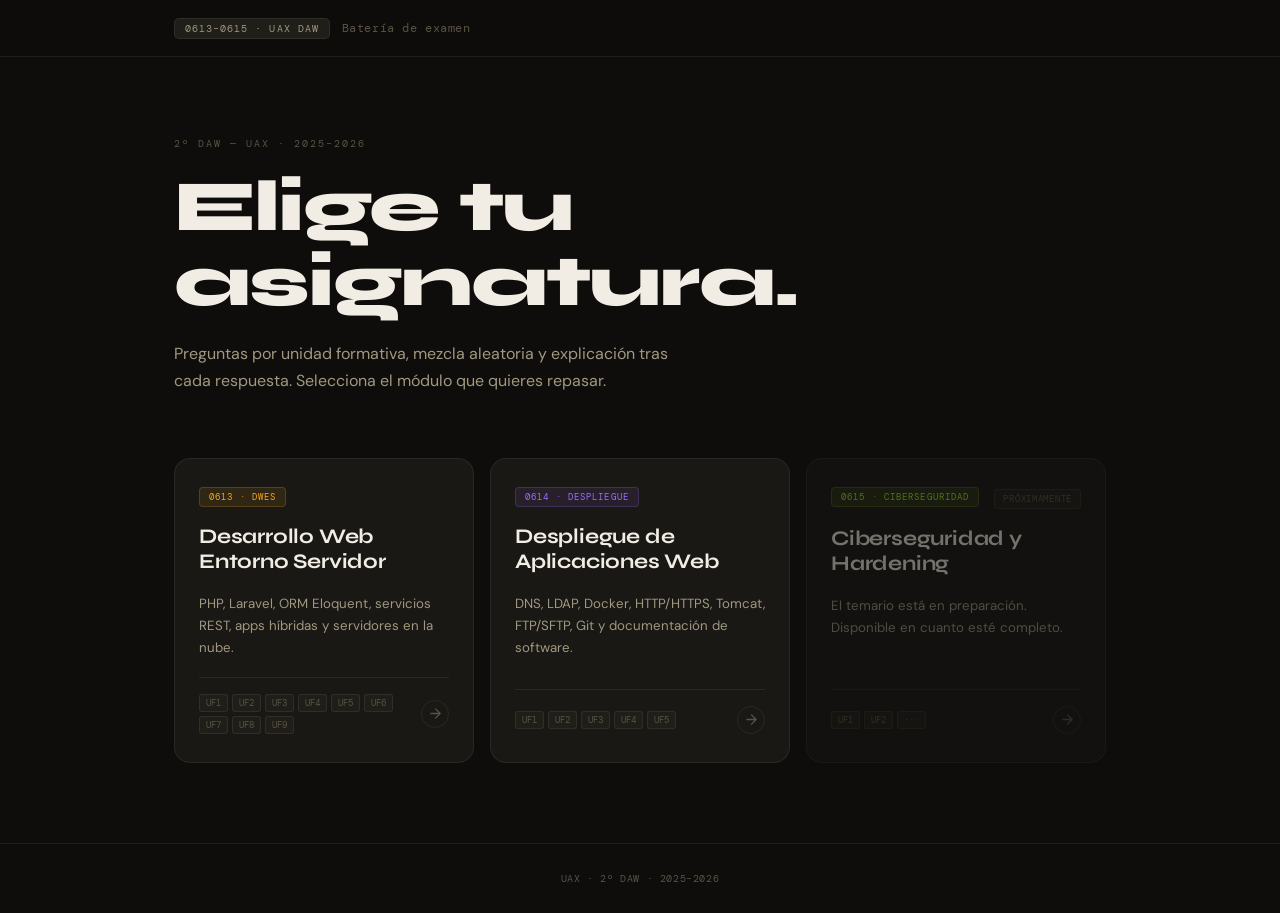
==== index.html @ 7a2a5001 "Initial commit" ====
<!DOCTYPE html>
<html lang="es">
<head>
  <meta charset="UTF-8">
  <meta name="viewport" content="width=device-width, initial-scale=1.0">
  <title>Batería de Examen — UAX DAW</title>
  <link rel="preconnect" href="https://fonts.googleapis.com">
  <link rel="preconnect" href="https://fonts.gstatic.com" crossorigin>
  <link href="https://fonts.googleapis.com/css2?family=Syne:wght@400;500;600;700;800&family=DM+Mono:wght@400;500&family=DM+Sans:ital,opsz,wght@0,9..40,400;0,9..40,500;0,9..40,600;1,9..40,400&display=swap" rel="stylesheet">
  <style>
    :root {
      --bg:        #0E0D0B;
      --surface:   #1A1814;
      --surface-2: #201E18;
      --border:    rgba(255,255,255,0.07);
      --text:      #F2EDE4;
      --text-2:    #A09880;
      --text-3:    #5A5344;
      --amber:     #F5A623;
      --amber-glow: rgba(245,166,35,0.10);
      --violet:    #9B6DFF;
      --violet-glow: rgba(155,109,255,0.10);
      --lime:      #A3E635;
      --lime-glow: rgba(163,230,53,0.10);
      --radius:    16px;
      --display:   'Syne', sans-serif;
      --mono:      'DM Mono', monospace;
      --sans:      'DM Sans', sans-serif;
    }

    *, *::before, *::after { box-sizing: border-box; margin: 0; padding: 0; }
    body {
      background: var(--bg); color: var(--text);
      font-family: var(--sans); min-height: 100vh;
      -webkit-font-smoothing: antialiased;
    }

    /* HEADER */
    header {
      position: sticky; top: 0; z-index: 50;
      background: rgba(14,13,11,0.88);
      backdrop-filter: blur(20px); -webkit-backdrop-filter: blur(20px);
      border-bottom: 1px solid var(--border);
    }
    .header-inner {
      max-width: 980px; margin: 0 auto; padding: 0 24px;
      height: 56px; display: flex; align-items: center; gap: 12px;
    }
    .header-badge {
      font-family: var(--mono); font-size: 0.65rem; letter-spacing: 0.1em;
      background: var(--surface-2); border: 1px solid var(--border);
      color: var(--text-2); padding: 3px 10px; border-radius: 5px;
    }
    .header-title {
      font-family: var(--mono); font-size: 0.72rem;
      color: var(--text-3); letter-spacing: 0.05em;
    }

    /* HERO */
    .hero { max-width: 980px; margin: 0 auto; padding: 80px 24px 64px; }
    .hero-eyebrow {
      font-family: var(--mono); font-size: 0.62rem; letter-spacing: 0.2em;
      text-transform: uppercase; color: var(--text-3); margin-bottom: 20px;
    }
    .hero-title {
      font-family: var(--display);
      font-size: clamp(2.8rem, 6vw, 4.5rem);
      font-weight: 800; line-height: 1.04; letter-spacing: -0.025em;
      color: var(--text); margin-bottom: 20px;
    }
    .hero-desc {
      font-size: 1rem; line-height: 1.7;
      color: var(--text-2); max-width: 500px;
    }

    /* GRID */
    .grid {
      max-width: 980px; margin: 0 auto;
      padding: 0 24px 80px;
      display: grid; grid-template-columns: repeat(3, 1fr); gap: 16px;
    }

    /* CARD */
    .card {
      background: var(--surface); border: 1px solid var(--border);
      border-radius: var(--radius); padding: 28px 24px;
      display: flex; flex-direction: column; gap: 18px;
      text-decoration: none; color: inherit;
      transition: all 0.2s ease; position: relative; overflow: hidden;
    }
    .card::before {
      content: ''; position: absolute; top: 0; left: 0; right: 0;
      height: 2px; opacity: 0; transition: opacity 0.2s;
    }
    .card:not(.card-disabled):hover {
      background: var(--surface-2); transform: translateY(-3px);
    }
    .card:not(.card-disabled):hover::before { opacity: 1; }

    .card-dwes::before { background: var(--amber); }
    .card-dwes:hover { border-color: rgba(245,166,35,0.3) !important; box-shadow: 0 16px 48px rgba(245,166,35,0.10); }

    .card-despliegue::before { background: var(--violet); }
    .card-despliegue:hover { border-color: rgba(155,109,255,0.3) !important; box-shadow: 0 16px 48px rgba(155,109,255,0.10); }

    .card-ciber::before { background: var(--lime); }
    .card-disabled { opacity: 0.45; pointer-events: none; }

    .card-code {
      font-family: var(--mono); font-size: 0.58rem; letter-spacing: 0.12em;
      text-transform: uppercase; padding: 3px 9px; border-radius: 4px;
      width: fit-content;
    }
    .card-dwes .card-code { background: var(--amber-glow); color: var(--amber); border: 1px solid rgba(245,166,35,0.2); }
    .card-despliegue .card-code { background: var(--violet-glow); color: var(--violet); border: 1px solid rgba(155,109,255,0.2); }
    .card-ciber .card-code { background: var(--lime-glow); color: var(--lime); border: 1px solid rgba(163,230,53,0.2); }

    .card-header { display: flex; align-items: flex-start; justify-content: space-between; gap: 8px; }
    .wip {
      font-family: var(--mono); font-size: 0.56rem; letter-spacing: 0.08em;
      text-transform: uppercase; color: var(--text-3);
      background: var(--surface-2); border: 1px solid var(--border);
      padding: 3px 8px; border-radius: 4px; white-space: nowrap; margin-top: 2px;
    }

    .card-title {
      font-family: var(--display); font-size: 1.3rem; font-weight: 700;
      letter-spacing: -0.01em; line-height: 1.2;
    }
    .card-desc { font-size: 0.83rem; line-height: 1.65; color: var(--text-2); flex: 1; }

    .card-meta {
      display: flex; align-items: center; justify-content: space-between;
      padding-top: 16px; border-top: 1px solid var(--border);
    }
    .card-uf-list { display: flex; gap: 4px; flex-wrap: wrap; }
    .card-uf {
      font-family: var(--mono); font-size: 0.54rem; color: var(--text-3);
      background: var(--surface-2); padding: 2px 6px;
      border-radius: 3px; border: 1px solid var(--border);
    }
    .card-arrow {
      width: 28px; height: 28px; border-radius: 50%;
      border: 1px solid var(--border); display: flex;
      align-items: center; justify-content: center;
      color: var(--text-3); transition: all 0.2s; flex-shrink: 0;
    }
    .card-dwes:hover .card-arrow { border-color: var(--amber); color: var(--amber); background: var(--amber-glow); }
    .card-despliegue:hover .card-arrow { border-color: var(--violet); color: var(--violet); background: var(--violet-glow); }
    .card-arrow svg { width: 13px; height: 13px; }

    /* FOOTER */
    footer { border-top: 1px solid var(--border); padding: 28px 24px; text-align: center; }
    footer p { font-family: var(--mono); font-size: 0.62rem; color: var(--text-3); letter-spacing: 0.06em; }

    @media (max-width: 768px) {
      .grid { grid-template-columns: 1fr; }
      .hero { padding: 56px 20px 48px; }
      .hero-title { font-size: 2.6rem; }
    }
  </style>
</head>
<body>

<header>
  <div class="header-inner">
    <span class="header-badge">0613–0615 · UAX DAW</span>
    <span class="header-title">Batería de examen</span>
  </div>
</header>

<div class="hero">
  <p class="hero-eyebrow">2º DAW — UAX · 2025–2026</p>
  <h1 class="hero-title">Elige tu<br>asignatura.</h1>
  <p class="hero-desc">Preguntas por unidad formativa, mezcla aleatoria y explicación tras cada respuesta. Selecciona el módulo que quieres repasar.</p>
</div>

<div class="grid">

  <a class="card card-dwes" href="dwes/index.html">
    <div class="card-code">0613 · DWES</div>
    <div class="card-title">Desarrollo Web Entorno Servidor</div>
    <div class="card-desc">PHP, Laravel, ORM Eloquent, servicios REST, apps híbridas y servidores en la nube.</div>
    <div class="card-meta">
      <div class="card-uf-list">
        <span class="card-uf">UF1</span><span class="card-uf">UF2</span><span class="card-uf">UF3</span>
        <span class="card-uf">UF4</span><span class="card-uf">UF5</span><span class="card-uf">UF6</span>
        <span class="card-uf">UF7</span><span class="card-uf">UF8</span><span class="card-uf">UF9</span>
      </div>
      <div class="card-arrow">
        <svg viewBox="0 0 14 14" fill="none"><path d="M2 7h10M7 2l5 5-5 5" stroke="currentColor" stroke-width="1.4" stroke-linecap="round" stroke-linejoin="round"/></svg>
      </div>
    </div>
  </a>

  <a class="card card-despliegue" href="despliegue/index.html">
    <div class="card-code">0614 · Despliegue</div>
    <div class="card-title">Despliegue de Aplicaciones Web</div>
    <div class="card-desc">DNS, LDAP, Docker, HTTP/HTTPS, Tomcat, FTP/SFTP, Git y documentación de software.</div>
    <div class="card-meta">
      <div class="card-uf-list">
        <span class="card-uf">UF1</span><span class="card-uf">UF2</span><span class="card-uf">UF3</span>
        <span class="card-uf">UF4</span><span class="card-uf">UF5</span>
      </div>
      <div class="card-arrow">
        <svg viewBox="0 0 14 14" fill="none"><path d="M2 7h10M7 2l5 5-5 5" stroke="currentColor" stroke-width="1.4" stroke-linecap="round" stroke-linejoin="round"/></svg>
      </div>
    </div>
  </a>

  <div class="card card-ciber card-disabled">
    <div class="card-header">
      <div class="card-code">0615 · Ciberseguridad</div>
      <span class="wip">Próximamente</span>
    </div>
    <div class="card-title">Ciberseguridad y Hardening</div>
    <div class="card-desc">El temario está en preparación. Disponible en cuanto esté completo.</div>
    <div class="card-meta">
      <div class="card-uf-list">
        <span class="card-uf">UF1</span><span class="card-uf">UF2</span><span class="card-uf">···</span>
      </div>
      <div class="card-arrow">
        <svg viewBox="0 0 14 14" fill="none"><path d="M2 7h10M7 2l5 5-5 5" stroke="currentColor" stroke-width="1.4" stroke-linecap="round" stroke-linejoin="round"/></svg>
      </div>
    </div>
  </div>

</div>

<footer>
  <p>UAX · 2º DAW · 2025–2026</p>
</footer>

</body>
</html>
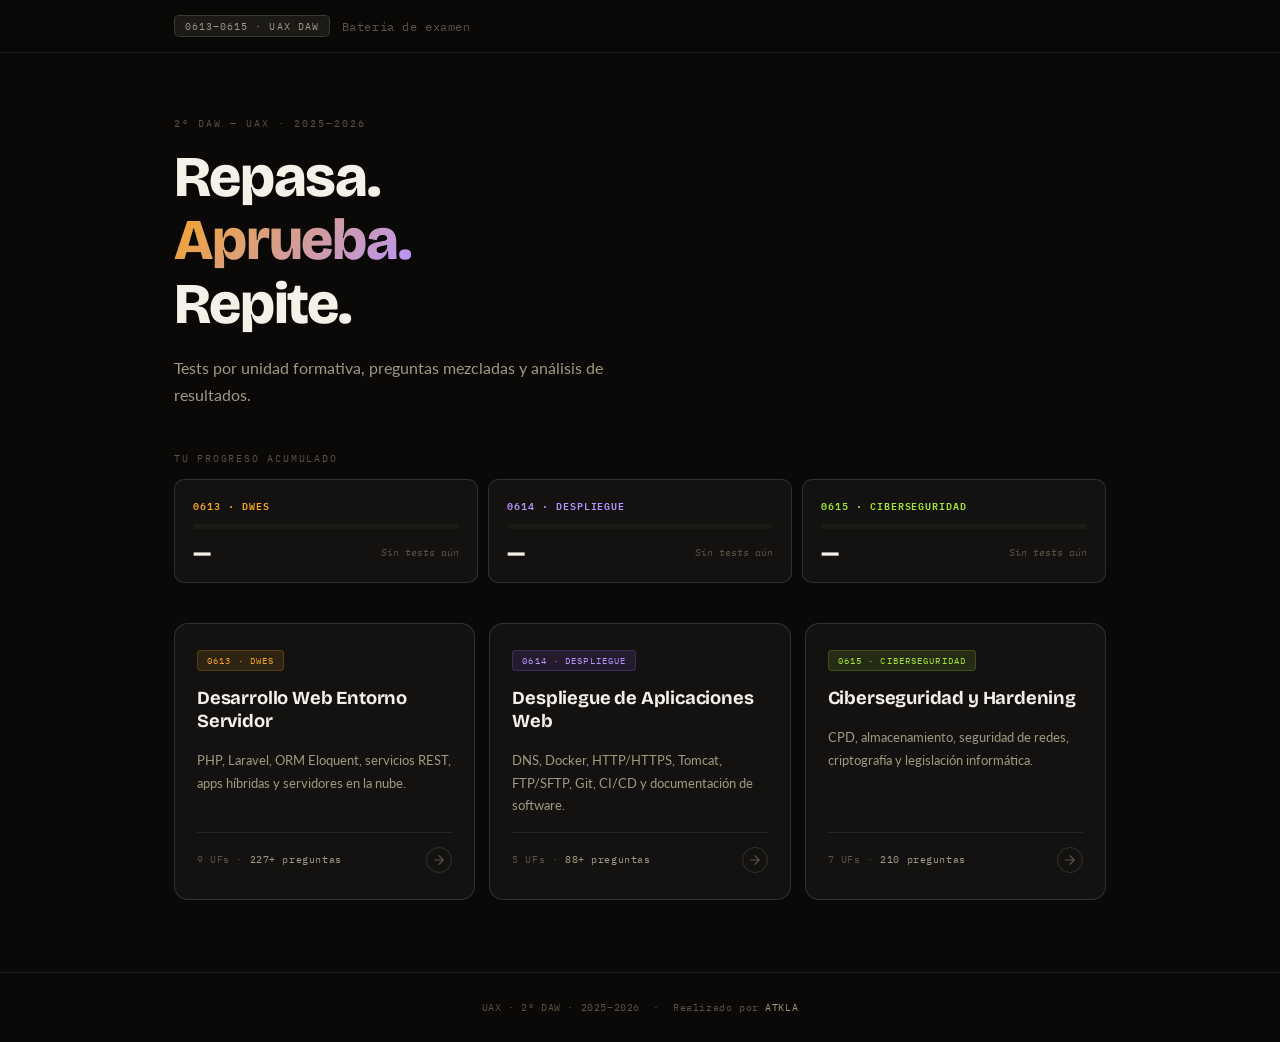
==== commit e5ebdffe: "Add changes" ====
--- a/index.html
+++ b/index.html
@@ -1,235 +1,603 @@
-<!DOCTYPE html>
+<!doctype html>
 <html lang="es">
+
 <head>
-  <meta charset="UTF-8">
-  <meta name="viewport" content="width=device-width, initial-scale=1.0">
+  <meta charset="UTF-8" />
+  <meta name="viewport" content="width=device-width, initial-scale=1.0" />
   <title>Batería de Examen — UAX DAW</title>
-  <link rel="preconnect" href="https://fonts.googleapis.com">
-  <link rel="preconnect" href="https://fonts.gstatic.com" crossorigin>
-  <link href="https://fonts.googleapis.com/css2?family=Syne:wght@400;500;600;700;800&family=DM+Mono:wght@400;500&family=DM+Sans:ital,opsz,wght@0,9..40,400;0,9..40,500;0,9..40,600;1,9..40,400&display=swap" rel="stylesheet">
+  <link rel="preconnect" href="https://fonts.googleapis.com" />
+  <link rel="preconnect" href="https://fonts.gstatic.com" crossorigin />
+  <link
+    href="https://fonts.googleapis.com/css2?family=Bricolage+Grotesque:opsz,wght@12..96,400;12..96,500;12..96,700;12..96,800&family=IBM+Plex+Mono:wght@400;500;600&family=Lato:wght@400;700&display=swap"
+    rel="stylesheet" />
   <style>
     :root {
-      --bg:        #0E0D0B;
-      --surface:   #1A1814;
-      --surface-2: #201E18;
-      --border:    rgba(255,255,255,0.07);
-      --text:      #F2EDE4;
-      --text-2:    #A09880;
-      --text-3:    #5A5344;
-      --amber:     #F5A623;
-      --amber-glow: rgba(245,166,35,0.10);
-      --violet:    #9B6DFF;
-      --violet-glow: rgba(155,109,255,0.10);
-      --lime:      #A3E635;
-      --lime-glow: rgba(163,230,53,0.10);
-      --radius:    16px;
-      --display:   'Syne', sans-serif;
-      --mono:      'DM Mono', monospace;
-      --sans:      'DM Sans', sans-serif;
-    }
-
-    *, *::before, *::after { box-sizing: border-box; margin: 0; padding: 0; }
+      --bg: #0a0908;
+      --surface: #141210;
+      --surface-2: #1c1a17;
+      --border: rgba(255, 255, 255, 0.08);
+      --border-2: rgba(255, 255, 255, 0.13);
+      --text: #f5f0e8;
+      --text-2: #a09880;
+      --text-3: #5a5344;
+      --amber: #f5a623;
+      --amber-dim: rgba(245, 166, 35, 0.12);
+      --violet: #b794ff;
+      --violet-dim: rgba(155, 109, 255, 0.12);
+      --lime: #a3e635;
+      --lime-dim: rgba(163, 230, 53, 0.12);
+      --radius: 14px;
+      --font-d: "Bricolage Grotesque", sans-serif;
+      --font-m: "IBM Plex Mono", monospace;
+      --font-s: "Lato", sans-serif;
+    }
+
+    *,
+    *::before,
+    *::after {
+      box-sizing: border-box;
+      margin: 0;
+      padding: 0;
+    }
+
     body {
-      background: var(--bg); color: var(--text);
-      font-family: var(--sans); min-height: 100vh;
+      background: var(--bg);
+      color: var(--text);
+      font-family: var(--font-s);
+      min-height: 100vh;
       -webkit-font-smoothing: antialiased;
     }
 
-    /* HEADER */
     header {
-      position: sticky; top: 0; z-index: 50;
-      background: rgba(14,13,11,0.88);
-      backdrop-filter: blur(20px); -webkit-backdrop-filter: blur(20px);
+      position: sticky;
+      top: 0;
+      z-index: 50;
+      background: rgba(10, 9, 8, 0.92);
+      backdrop-filter: blur(20px);
       border-bottom: 1px solid var(--border);
     }
+
     .header-inner {
-      max-width: 980px; margin: 0 auto; padding: 0 24px;
-      height: 56px; display: flex; align-items: center; gap: 12px;
-    }
+      max-width: 980px;
+      margin: 0 auto;
+      padding: 0 24px;
+      height: 52px;
+      display: flex;
+      align-items: center;
+      gap: 12px;
+    }
+
     .header-badge {
-      font-family: var(--mono); font-size: 0.65rem; letter-spacing: 0.1em;
-      background: var(--surface-2); border: 1px solid var(--border);
-      color: var(--text-2); padding: 3px 10px; border-radius: 5px;
-    }
+      font-family: var(--font-m);
+      font-size: 0.65rem;
+      letter-spacing: 0.1em;
+      background: var(--surface-2);
+      border: 1px solid var(--border-2);
+      color: var(--text-2);
+      padding: 3px 10px;
+      border-radius: 5px;
+    }
+
     .header-title {
-      font-family: var(--mono); font-size: 0.72rem;
-      color: var(--text-3); letter-spacing: 0.05em;
-    }
-
-    /* HERO */
-    .hero { max-width: 980px; margin: 0 auto; padding: 80px 24px 64px; }
+      font-family: var(--font-m);
+      font-size: 0.72rem;
+      color: var(--text-3);
+      letter-spacing: 0.05em;
+    }
+
+    .hero {
+      max-width: 980px;
+      margin: 0 auto;
+      padding: 64px 24px 44px;
+    }
+
     .hero-eyebrow {
-      font-family: var(--mono); font-size: 0.62rem; letter-spacing: 0.2em;
-      text-transform: uppercase; color: var(--text-3); margin-bottom: 20px;
-    }
+      font-family: var(--font-m);
+      font-size: 0.62rem;
+      letter-spacing: 0.2em;
+      text-transform: uppercase;
+      color: var(--text-3);
+      margin-bottom: 16px;
+    }
+
     .hero-title {
-      font-family: var(--display);
-      font-size: clamp(2.8rem, 6vw, 4.5rem);
-      font-weight: 800; line-height: 1.04; letter-spacing: -0.025em;
-      color: var(--text); margin-bottom: 20px;
-    }
+      font-family: var(--font-d);
+      font-size: clamp(2.4rem, 5.5vw, 3.6rem);
+      font-weight: 800;
+      line-height: 1.1;
+      letter-spacing: -0.02em;
+      color: var(--text);
+      margin-bottom: 18px;
+    }
+
+    .hero-title em {
+      font-style: normal;
+      background: linear-gradient(135deg, #f5a623 0%, #b794ff 100%);
+      -webkit-background-clip: text;
+      -webkit-text-fill-color: transparent;
+      background-clip: text;
+    }
+
     .hero-desc {
-      font-size: 1rem; line-height: 1.7;
-      color: var(--text-2); max-width: 500px;
+      font-size: 1rem;
+      line-height: 1.7;
+      color: var(--text-2);
+      max-width: 500px;
+    }
+
+    /* PROGRESS */
+    .progress-section {
+      max-width: 980px;
+      margin: 0 auto;
+      padding: 0 24px 40px;
+    }
+
+    .progress-section-title {
+      font-family: var(--font-m);
+      font-size: 0.62rem;
+      letter-spacing: 0.18em;
+      text-transform: uppercase;
+      color: var(--text-3);
+      margin-bottom: 14px;
+    }
+
+    .progress-cards {
+      display: grid;
+      grid-template-columns: repeat(3, 1fr);
+      gap: 10px;
+    }
+
+    .progress-card {
+      background: var(--surface);
+      border: 1px solid var(--border-2);
+      border-radius: 10px;
+      padding: 16px 18px;
+    }
+
+    .progress-card-label {
+      font-family: var(--font-m);
+      font-size: 0.6rem;
+      letter-spacing: 0.1em;
+      text-transform: uppercase;
+      margin-bottom: 10px;
+      font-weight: 600;
+    }
+
+    .progress-card-label.amber {
+      color: var(--amber);
+    }
+
+    .progress-card-label.violet {
+      color: var(--violet);
+    }
+
+    .progress-card-label.lime {
+      color: var(--lime);
+    }
+
+    .progress-bar-wrap {
+      height: 5px;
+      background: var(--surface-2);
+      border-radius: 3px;
+      overflow: hidden;
+      margin-bottom: 10px;
+    }
+
+    .progress-bar-fill {
+      height: 100%;
+      border-radius: 3px;
+      transition: width 0.8s cubic-bezier(0.4, 0, 0.2, 1);
+      width: 0%;
+    }
+
+    .progress-bar-fill.amber {
+      background: var(--amber);
+    }
+
+    .progress-bar-fill.violet {
+      background: var(--violet);
+    }
+
+    .progress-bar-fill.lime {
+      background: var(--lime);
+    }
+
+    .progress-stats {
+      display: flex;
+      justify-content: space-between;
+      align-items: center;
+    }
+
+    .progress-pct {
+      font-family: var(--font-d);
+      font-size: 1.4rem;
+      font-weight: 800;
+      color: var(--text);
+    }
+
+    .progress-detail {
+      font-family: var(--font-m);
+      font-size: 0.58rem;
+      color: var(--text-3);
+      text-align: right;
+      line-height: 1.6;
+    }
+
+    .progress-empty {
+      font-family: var(--font-m);
+      font-size: 0.65rem;
+      color: var(--text-3);
+      font-style: italic;
     }
 
     /* GRID */
     .grid {
-      max-width: 980px; margin: 0 auto;
-      padding: 0 24px 80px;
-      display: grid; grid-template-columns: repeat(3, 1fr); gap: 16px;
-    }
-
-    /* CARD */
+      max-width: 980px;
+      margin: 0 auto;
+      padding: 0 24px 72px;
+      display: grid;
+      grid-template-columns: repeat(3, 1fr);
+      gap: 14px;
+    }
+
     .card {
-      background: var(--surface); border: 1px solid var(--border);
-      border-radius: var(--radius); padding: 28px 24px;
-      display: flex; flex-direction: column; gap: 18px;
-      text-decoration: none; color: inherit;
-      transition: all 0.2s ease; position: relative; overflow: hidden;
-    }
+      background: var(--surface);
+      border: 1px solid var(--border-2);
+      border-radius: var(--radius);
+      padding: 26px 22px;
+      display: flex;
+      flex-direction: column;
+      gap: 16px;
+      text-decoration: none;
+      color: inherit;
+      transition: all 0.2s ease;
+      position: relative;
+      overflow: hidden;
+    }
+
     .card::before {
-      content: ''; position: absolute; top: 0; left: 0; right: 0;
-      height: 2px; opacity: 0; transition: opacity 0.2s;
-    }
-    .card:not(.card-disabled):hover {
-      background: var(--surface-2); transform: translateY(-3px);
-    }
-    .card:not(.card-disabled):hover::before { opacity: 1; }
-
-    .card-dwes::before { background: var(--amber); }
-    .card-dwes:hover { border-color: rgba(245,166,35,0.3) !important; box-shadow: 0 16px 48px rgba(245,166,35,0.10); }
-
-    .card-despliegue::before { background: var(--violet); }
-    .card-despliegue:hover { border-color: rgba(155,109,255,0.3) !important; box-shadow: 0 16px 48px rgba(155,109,255,0.10); }
-
-    .card-ciber::before { background: var(--lime); }
-    .card-disabled { opacity: 0.45; pointer-events: none; }
+      content: "";
+      position: absolute;
+      top: 0;
+      left: 0;
+      right: 0;
+      height: 2px;
+      opacity: 0;
+      transition: opacity 0.2s;
+    }
+
+    .card:hover {
+      background: var(--surface-2);
+      transform: translateY(-2px);
+    }
+
+    .card:hover::before {
+      opacity: 1;
+    }
+
+    .card-dwes::before {
+      background: var(--amber);
+    }
+
+    .card-despliegue::before {
+      background: var(--violet);
+    }
+
+    .card-ciber::before {
+      background: var(--lime);
+    }
+
+    .card-dwes:hover {
+      border-color: rgba(245, 166, 35, 0.25);
+      box-shadow: 0 12px 40px rgba(245, 166, 35, 0.08);
+    }
+
+    .card-despliegue:hover {
+      border-color: rgba(155, 109, 255, 0.25);
+      box-shadow: 0 12px 40px rgba(155, 109, 255, 0.08);
+    }
+
+    .card-ciber:hover {
+      border-color: rgba(163, 230, 53, 0.25);
+      box-shadow: 0 12px 40px rgba(163, 230, 53, 0.08);
+    }
 
     .card-code {
-      font-family: var(--mono); font-size: 0.58rem; letter-spacing: 0.12em;
-      text-transform: uppercase; padding: 3px 9px; border-radius: 4px;
+      font-family: var(--font-m);
+      font-size: 0.58rem;
+      letter-spacing: 0.12em;
+      text-transform: uppercase;
+      padding: 3px 9px;
+      border-radius: 4px;
       width: fit-content;
-    }
-    .card-dwes .card-code { background: var(--amber-glow); color: var(--amber); border: 1px solid rgba(245,166,35,0.2); }
-    .card-despliegue .card-code { background: var(--violet-glow); color: var(--violet); border: 1px solid rgba(155,109,255,0.2); }
-    .card-ciber .card-code { background: var(--lime-glow); color: var(--lime); border: 1px solid rgba(163,230,53,0.2); }
-
-    .card-header { display: flex; align-items: flex-start; justify-content: space-between; gap: 8px; }
-    .wip {
-      font-family: var(--mono); font-size: 0.56rem; letter-spacing: 0.08em;
-      text-transform: uppercase; color: var(--text-3);
-      background: var(--surface-2); border: 1px solid var(--border);
-      padding: 3px 8px; border-radius: 4px; white-space: nowrap; margin-top: 2px;
+      border: 1px solid;
+    }
+
+    .card-dwes .card-code {
+      background: var(--amber-dim);
+      color: var(--amber);
+      border-color: rgba(245, 166, 35, 0.2);
+    }
+
+    .card-despliegue .card-code {
+      background: var(--violet-dim);
+      color: var(--violet);
+      border-color: rgba(155, 109, 255, 0.2);
+    }
+
+    .card-ciber .card-code {
+      background: var(--lime-dim);
+      color: var(--lime);
+      border-color: rgba(163, 230, 53, 0.2);
     }
 
     .card-title {
-      font-family: var(--display); font-size: 1.3rem; font-weight: 700;
-      letter-spacing: -0.01em; line-height: 1.2;
-    }
-    .card-desc { font-size: 0.83rem; line-height: 1.65; color: var(--text-2); flex: 1; }
+      font-family: var(--font-d);
+      font-size: 1.15rem;
+      font-weight: 700;
+      letter-spacing: -0.01em;
+      line-height: 1.25;
+    }
+
+    .card-desc {
+      font-size: 0.84rem;
+      line-height: 1.65;
+      color: var(--text-2);
+      flex: 1;
+    }
 
     .card-meta {
-      display: flex; align-items: center; justify-content: space-between;
-      padding-top: 16px; border-top: 1px solid var(--border);
-    }
-    .card-uf-list { display: flex; gap: 4px; flex-wrap: wrap; }
-    .card-uf {
-      font-family: var(--mono); font-size: 0.54rem; color: var(--text-3);
-      background: var(--surface-2); padding: 2px 6px;
-      border-radius: 3px; border: 1px solid var(--border);
-    }
+      display: flex;
+      align-items: center;
+      justify-content: space-between;
+      padding-top: 14px;
+      border-top: 1px solid var(--border);
+    }
+
+    .card-stats {
+      font-family: var(--font-m);
+      font-size: 0.6rem;
+      color: var(--text-3);
+      letter-spacing: 0.06em;
+    }
+
+    .card-stats span {
+      color: var(--text-2);
+    }
+
     .card-arrow {
-      width: 28px; height: 28px; border-radius: 50%;
-      border: 1px solid var(--border); display: flex;
-      align-items: center; justify-content: center;
-      color: var(--text-3); transition: all 0.2s; flex-shrink: 0;
-    }
-    .card-dwes:hover .card-arrow { border-color: var(--amber); color: var(--amber); background: var(--amber-glow); }
-    .card-despliegue:hover .card-arrow { border-color: var(--violet); color: var(--violet); background: var(--violet-glow); }
-    .card-arrow svg { width: 13px; height: 13px; }
-
-    /* FOOTER */
-    footer { border-top: 1px solid var(--border); padding: 28px 24px; text-align: center; }
-    footer p { font-family: var(--mono); font-size: 0.62rem; color: var(--text-3); letter-spacing: 0.06em; }
+      width: 26px;
+      height: 26px;
+      border-radius: 50%;
+      border: 1px solid var(--border-2);
+      display: flex;
+      align-items: center;
+      justify-content: center;
+      color: var(--text-3);
+      transition: all 0.2s;
+      flex-shrink: 0;
+    }
+
+    .card-dwes:hover .card-arrow {
+      border-color: var(--amber);
+      color: var(--amber);
+      background: var(--amber-dim);
+    }
+
+    .card-despliegue:hover .card-arrow {
+      border-color: var(--violet);
+      color: var(--violet);
+      background: var(--violet-dim);
+    }
+
+    .card-ciber:hover .card-arrow {
+      border-color: var(--lime);
+      color: var(--lime);
+      background: var(--lime-dim);
+    }
+
+    .card-arrow svg {
+      width: 12px;
+      height: 12px;
+    }
+
+    footer {
+      border-top: 1px solid var(--border);
+      padding: 28px 24px;
+      text-align: center;
+    }
+
+    footer p {
+      font-family: var(--font-m);
+      font-size: 0.62rem;
+      color: var(--text-3);
+      letter-spacing: 0.06em;
+    }
+
+    footer a {
+      color: var(--text-2);
+      text-decoration: none;
+      transition: color 0.2s;
+    }
+
+    footer a:hover {
+      color: var(--text);
+    }
 
     @media (max-width: 768px) {
-      .grid { grid-template-columns: 1fr; }
-      .hero { padding: 56px 20px 48px; }
-      .hero-title { font-size: 2.6rem; }
+      .grid {
+        grid-template-columns: 1fr;
+      }
+
+      .progress-cards {
+        grid-template-columns: 1fr;
+      }
+
+      .hero {
+        padding: 48px 18px 36px;
+      }
+
+      .progress-section {
+        padding: 0 18px 32px;
+      }
     }
   </style>
 </head>
+
 <body>
-
-<header>
-  <div class="header-inner">
-    <span class="header-badge">0613–0615 · UAX DAW</span>
-    <span class="header-title">Batería de examen</span>
+  <header>
+    <div class="header-inner">
+      <span class="header-badge">0613–0615 · UAX DAW</span>
+      <span class="header-title">Batería de examen</span>
+    </div>
+  </header>
+
+  <div class="hero">
+    <p class="hero-eyebrow">2º DAW — UAX · 2025–2026</p>
+    <h1 class="hero-title">Repasa.<br /><em>Aprueba.</em><br />Repite.</h1>
+    <p class="hero-desc">
+      Tests por unidad formativa, preguntas mezcladas y análisis de
+      resultados.
+    </p>
   </div>
-</header>
-
-<div class="hero">
-  <p class="hero-eyebrow">2º DAW — UAX · 2025–2026</p>
-  <h1 class="hero-title">Elige tu<br>asignatura.</h1>
-  <p class="hero-desc">Preguntas por unidad formativa, mezcla aleatoria y explicación tras cada respuesta. Selecciona el módulo que quieres repasar.</p>
-</div>
-
-<div class="grid">
-
-  <a class="card card-dwes" href="dwes/index.html">
-    <div class="card-code">0613 · DWES</div>
-    <div class="card-title">Desarrollo Web Entorno Servidor</div>
-    <div class="card-desc">PHP, Laravel, ORM Eloquent, servicios REST, apps híbridas y servidores en la nube.</div>
-    <div class="card-meta">
-      <div class="card-uf-list">
-        <span class="card-uf">UF1</span><span class="card-uf">UF2</span><span class="card-uf">UF3</span>
-        <span class="card-uf">UF4</span><span class="card-uf">UF5</span><span class="card-uf">UF6</span>
-        <span class="card-uf">UF7</span><span class="card-uf">UF8</span><span class="card-uf">UF9</span>
-      </div>
-      <div class="card-arrow">
-        <svg viewBox="0 0 14 14" fill="none"><path d="M2 7h10M7 2l5 5-5 5" stroke="currentColor" stroke-width="1.4" stroke-linecap="round" stroke-linejoin="round"/></svg>
-      </div>
-    </div>
-  </a>
-
-  <a class="card card-despliegue" href="despliegue/index.html">
-    <div class="card-code">0614 · Despliegue</div>
-    <div class="card-title">Despliegue de Aplicaciones Web</div>
-    <div class="card-desc">DNS, LDAP, Docker, HTTP/HTTPS, Tomcat, FTP/SFTP, Git y documentación de software.</div>
-    <div class="card-meta">
-      <div class="card-uf-list">
-        <span class="card-uf">UF1</span><span class="card-uf">UF2</span><span class="card-uf">UF3</span>
-        <span class="card-uf">UF4</span><span class="card-uf">UF5</span>
-      </div>
-      <div class="card-arrow">
-        <svg viewBox="0 0 14 14" fill="none"><path d="M2 7h10M7 2l5 5-5 5" stroke="currentColor" stroke-width="1.4" stroke-linecap="round" stroke-linejoin="round"/></svg>
-      </div>
-    </div>
-  </a>
-
-  <div class="card card-ciber card-disabled">
-    <div class="card-header">
-      <div class="card-code">0615 · Ciberseguridad</div>
-      <span class="wip">Próximamente</span>
-    </div>
-    <div class="card-title">Ciberseguridad y Hardening</div>
-    <div class="card-desc">El temario está en preparación. Disponible en cuanto esté completo.</div>
-    <div class="card-meta">
-      <div class="card-uf-list">
-        <span class="card-uf">UF1</span><span class="card-uf">UF2</span><span class="card-uf">···</span>
-      </div>
-      <div class="card-arrow">
-        <svg viewBox="0 0 14 14" fill="none"><path d="M2 7h10M7 2l5 5-5 5" stroke="currentColor" stroke-width="1.4" stroke-linecap="round" stroke-linejoin="round"/></svg>
+
+  <div class="progress-section">
+    <p class="progress-section-title">Tu progreso acumulado</p>
+    <div class="progress-cards">
+      <div class="progress-card">
+        <div class="progress-card-label amber">0613 · DWES</div>
+        <div class="progress-bar-wrap">
+          <div class="progress-bar-fill amber" id="bar-dwes"></div>
+        </div>
+        <div class="progress-stats">
+          <div class="progress-pct" id="pct-dwes">—</div>
+          <div class="progress-detail" id="detail-dwes">
+            <span class="progress-empty">Sin tests aún</span>
+          </div>
+        </div>
+      </div>
+      <div class="progress-card">
+        <div class="progress-card-label violet">0614 · Despliegue</div>
+        <div class="progress-bar-wrap">
+          <div class="progress-bar-fill violet" id="bar-despliegue"></div>
+        </div>
+        <div class="progress-stats">
+          <div class="progress-pct" id="pct-despliegue">—</div>
+          <div class="progress-detail" id="detail-despliegue">
+            <span class="progress-empty">Sin tests aún</span>
+          </div>
+        </div>
+      </div>
+      <div class="progress-card">
+        <div class="progress-card-label lime">0615 · Ciberseguridad</div>
+        <div class="progress-bar-wrap">
+          <div class="progress-bar-fill lime" id="bar-ciber"></div>
+        </div>
+        <div class="progress-stats">
+          <div class="progress-pct" id="pct-ciber">—</div>
+          <div class="progress-detail" id="detail-ciber">
+            <span class="progress-empty">Sin tests aún</span>
+          </div>
+        </div>
       </div>
     </div>
   </div>
 
-</div>
-
-<footer>
-  <p>UAX · 2º DAW · 2025–2026</p>
-</footer>
-
+  <div class="grid">
+    <a class="card card-dwes" href="dwes/index.html">
+      <div class="card-code">0613 · DWES</div>
+      <div class="card-title">Desarrollo Web Entorno Servidor</div>
+      <div class="card-desc">
+        PHP, Laravel, ORM Eloquent, servicios REST, apps híbridas y servidores
+        en la nube.
+      </div>
+      <div class="card-meta">
+        <div class="card-stats">9 UFs · <span>227+ preguntas</span></div>
+        <div class="card-arrow">
+          <svg viewBox="0 0 14 14" fill="none">
+            <path d="M2 7h10M7 2l5 5-5 5" stroke="currentColor" stroke-width="1.4" stroke-linecap="round"
+              stroke-linejoin="round" />
+          </svg>
+        </div>
+      </div>
+    </a>
+    <a class="card card-despliegue" href="despliegue/index.html">
+      <div class="card-code">0614 · Despliegue</div>
+      <div class="card-title">Despliegue de Aplicaciones Web</div>
+      <div class="card-desc">
+        DNS, Docker, HTTP/HTTPS, Tomcat, FTP/SFTP, Git, CI/CD y documentación
+        de software.
+      </div>
+      <div class="card-meta">
+        <div class="card-stats">5 UFs · <span>88+ preguntas</span></div>
+        <div class="card-arrow">
+          <svg viewBox="0 0 14 14" fill="none">
+            <path d="M2 7h10M7 2l5 5-5 5" stroke="currentColor" stroke-width="1.4" stroke-linecap="round"
+              stroke-linejoin="round" />
+          </svg>
+        </div>
+      </div>
+    </a>
+    <a class="card card-ciber" href="ciberseguridad/index.html">
+      <div class="card-code">0615 · Ciberseguridad</div>
+      <div class="card-title">Ciberseguridad y Hardening</div>
+      <div class="card-desc">
+        CPD, almacenamiento, seguridad de redes, criptografía y legislación
+        informática.
+      </div>
+      <div class="card-meta">
+        <div class="card-stats">7 UFs · <span>210 preguntas</span></div>
+        <div class="card-arrow">
+          <svg viewBox="0 0 14 14" fill="none">
+            <path d="M2 7h10M7 2l5 5-5 5" stroke="currentColor" stroke-width="1.4" stroke-linecap="round"
+              stroke-linejoin="round" />
+          </svg>
+        </div>
+      </div>
+    </a>
+  </div>
+
+  <footer>
+    <p>
+      UAX · 2º DAW · 2025–2026 &nbsp;·&nbsp; Realizado por
+      <a href="https://github.com/ATKLA" target="_blank" rel="noopener">ATKLA</a>
+    </p>
+  </footer>
+
+  <script>
+    function loadProgress() {
+      const asignaturas = [
+        { key: "dwes", id: "dwes" },
+        { key: "despliegue", id: "despliegue" },
+        { key: "ciber", id: "ciber" },
+      ];
+      asignaturas.forEach(function (a) {
+        var raw = localStorage.getItem("quiz_stats_" + a.key);
+        if (!raw) return;
+        try {
+          var stats = JSON.parse(raw);
+          var ok = stats.ok,
+            total = stats.total,
+            tests = stats.tests;
+          if (!total || total === 0) return;
+          var pct = Math.round((ok / total) * 100);
+          document.getElementById("bar-" + a.id).style.width = pct + "%";
+          document.getElementById("pct-" + a.id).textContent = pct + "%";
+          document.getElementById("detail-" + a.id).innerHTML =
+            ok +
+            "/" +
+            total +
+            " correctas<br>" +
+            tests +
+            " test" +
+            (tests !== 1 ? "s" : "") +
+            " realizad" +
+            (tests !== 1 ? "os" : "o");
+        } catch (e) { }
+      });
+    }
+    loadProgress();
+  </script>
 </body>
-</html>
+
+</html>
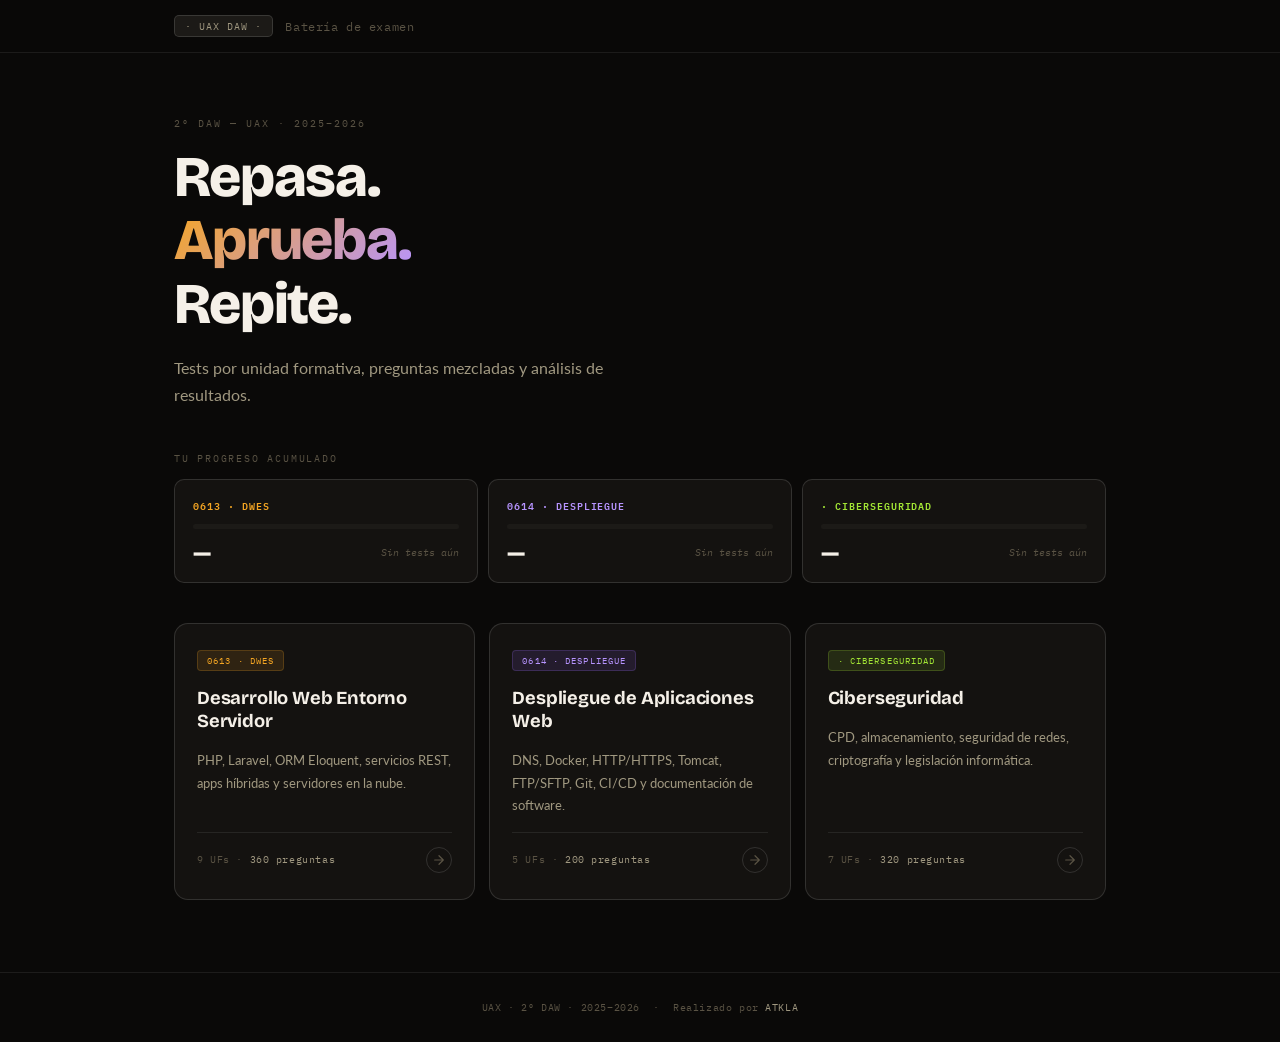
==== commit f386e601: "feat(dwes): rebuild question bank with 200 questions (15 quiz + 25 from syllabus UF)" ====
--- a/index.html
+++ b/index.html
@@ -447,7 +447,7 @@
 <body>
   <header>
     <div class="header-inner">
-      <span class="header-badge">0613–0615 · UAX DAW</span>
+      <span class="header-badge">· UAX DAW · </span>
       <span class="header-title">Batería de examen</span>
     </div>
   </header>
@@ -489,7 +489,7 @@
         </div>
       </div>
       <div class="progress-card">
-        <div class="progress-card-label lime">0615 · Ciberseguridad</div>
+        <div class="progress-card-label lime">· Ciberseguridad</div>
         <div class="progress-bar-wrap">
           <div class="progress-bar-fill lime" id="bar-ciber"></div>
         </div>
@@ -512,7 +512,7 @@
         en la nube.
       </div>
       <div class="card-meta">
-        <div class="card-stats">9 UFs · <span>227+ preguntas</span></div>
+        <div class="card-stats">9 UFs · <span>360 preguntas</span></div>
         <div class="card-arrow">
           <svg viewBox="0 0 14 14" fill="none">
             <path d="M2 7h10M7 2l5 5-5 5" stroke="currentColor" stroke-width="1.4" stroke-linecap="round"
@@ -529,7 +529,7 @@
         de software.
       </div>
       <div class="card-meta">
-        <div class="card-stats">5 UFs · <span>88+ preguntas</span></div>
+        <div class="card-stats">5 UFs · <span>200 preguntas</span></div>
         <div class="card-arrow">
           <svg viewBox="0 0 14 14" fill="none">
             <path d="M2 7h10M7 2l5 5-5 5" stroke="currentColor" stroke-width="1.4" stroke-linecap="round"
@@ -539,14 +539,14 @@
       </div>
     </a>
     <a class="card card-ciber" href="ciberseguridad/index.html">
-      <div class="card-code">0615 · Ciberseguridad</div>
-      <div class="card-title">Ciberseguridad y Hardening</div>
+      <div class="card-code">· Ciberseguridad</div>
+      <div class="card-title">Ciberseguridad</div>
       <div class="card-desc">
         CPD, almacenamiento, seguridad de redes, criptografía y legislación
         informática.
       </div>
       <div class="card-meta">
-        <div class="card-stats">7 UFs · <span>210 preguntas</span></div>
+        <div class="card-stats">7 UFs · <span>320 preguntas</span></div>
         <div class="card-arrow">
           <svg viewBox="0 0 14 14" fill="none">
             <path d="M2 7h10M7 2l5 5-5 5" stroke="currentColor" stroke-width="1.4" stroke-linecap="round"
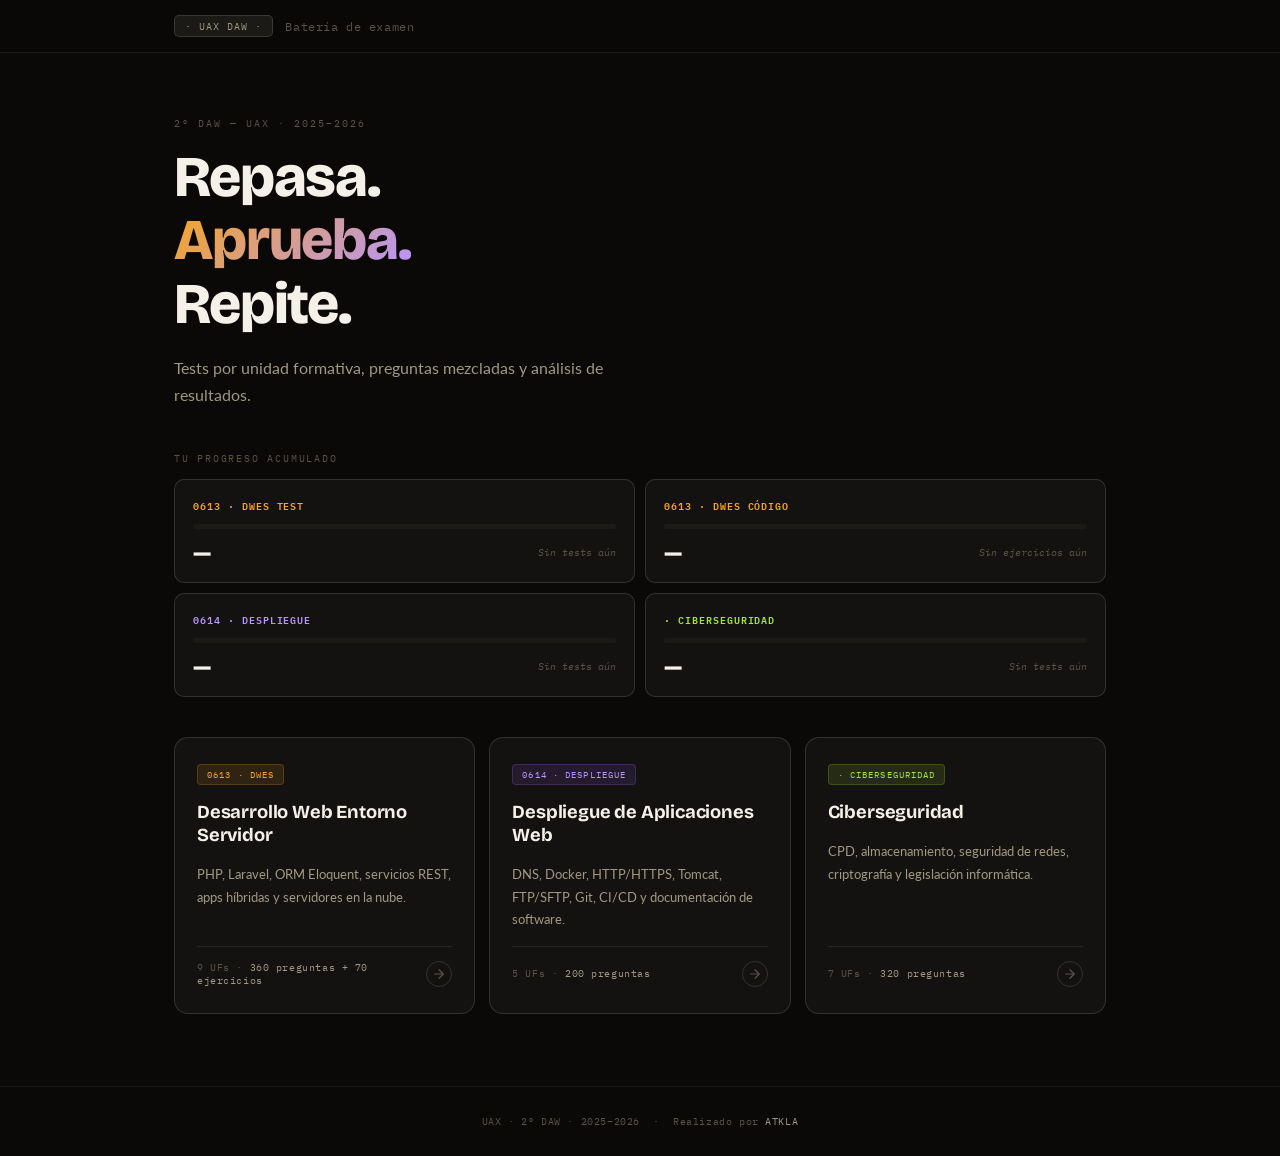
==== commit 5f7680b1: "feat(dwes): update index.html and quiz_app.js with code quiz v.2" ====
--- a/index.html
+++ b/index.html
@@ -143,7 +143,7 @@
 
     .progress-cards {
       display: grid;
-      grid-template-columns: repeat(3, 1fr);
+      grid-template-columns: repeat(2, 1fr);
       gap: 10px;
     }
 
@@ -464,8 +464,9 @@
   <div class="progress-section">
     <p class="progress-section-title">Tu progreso acumulado</p>
     <div class="progress-cards">
+      <!-- DWES Test -->
       <div class="progress-card">
-        <div class="progress-card-label amber">0613 · DWES</div>
+        <div class="progress-card-label amber">0613 · DWES Test</div>
         <div class="progress-bar-wrap">
           <div class="progress-bar-fill amber" id="bar-dwes"></div>
         </div>
@@ -476,6 +477,20 @@
           </div>
         </div>
       </div>
+      <!-- DWES Código -->
+      <div class="progress-card">
+        <div class="progress-card-label amber">0613 · DWES Código</div>
+        <div class="progress-bar-wrap">
+          <div class="progress-bar-fill amber" id="bar-dwes-codigo"></div>
+        </div>
+        <div class="progress-stats">
+          <div class="progress-pct" id="pct-dwes-codigo">—</div>
+          <div class="progress-detail" id="detail-dwes-codigo">
+            <span class="progress-empty">Sin ejercicios aún</span>
+          </div>
+        </div>
+      </div>
+      <!-- Despliegue -->
       <div class="progress-card">
         <div class="progress-card-label violet">0614 · Despliegue</div>
         <div class="progress-bar-wrap">
@@ -488,6 +503,7 @@
           </div>
         </div>
       </div>
+      <!-- Ciberseguridad -->
       <div class="progress-card">
         <div class="progress-card-label lime">· Ciberseguridad</div>
         <div class="progress-bar-wrap">
@@ -512,7 +528,7 @@
         en la nube.
       </div>
       <div class="card-meta">
-        <div class="card-stats">9 UFs · <span>360 preguntas</span></div>
+        <div class="card-stats">9 UFs · <span>360 preguntas + 70 ejercicios</span></div>
         <div class="card-arrow">
           <svg viewBox="0 0 14 14" fill="none">
             <path d="M2 7h10M7 2l5 5-5 5" stroke="currentColor" stroke-width="1.4" stroke-linecap="round"
@@ -567,9 +583,10 @@
   <script>
     function loadProgress() {
       const asignaturas = [
-        { key: "dwes", id: "dwes" },
-        { key: "despliegue", id: "despliegue" },
-        { key: "ciber", id: "ciber" },
+        { key: "dwes", id: "dwes", label: "test" },
+        { key: "dwes_codigo", id: "dwes-codigo", label: "ejercicio" },
+        { key: "despliegue", id: "despliegue", label: "test" },
+        { key: "ciber", id: "ciber", label: "test" },
       ];
       asignaturas.forEach(function (a) {
         var raw = localStorage.getItem("quiz_stats_" + a.key);
@@ -589,7 +606,7 @@
             total +
             " correctas<br>" +
             tests +
-            " test" +
+            " " + a.label +
             (tests !== 1 ? "s" : "") +
             " realizad" +
             (tests !== 1 ? "os" : "o");
@@ -600,4 +617,4 @@
   </script>
 </body>
 
-</html>+</html>
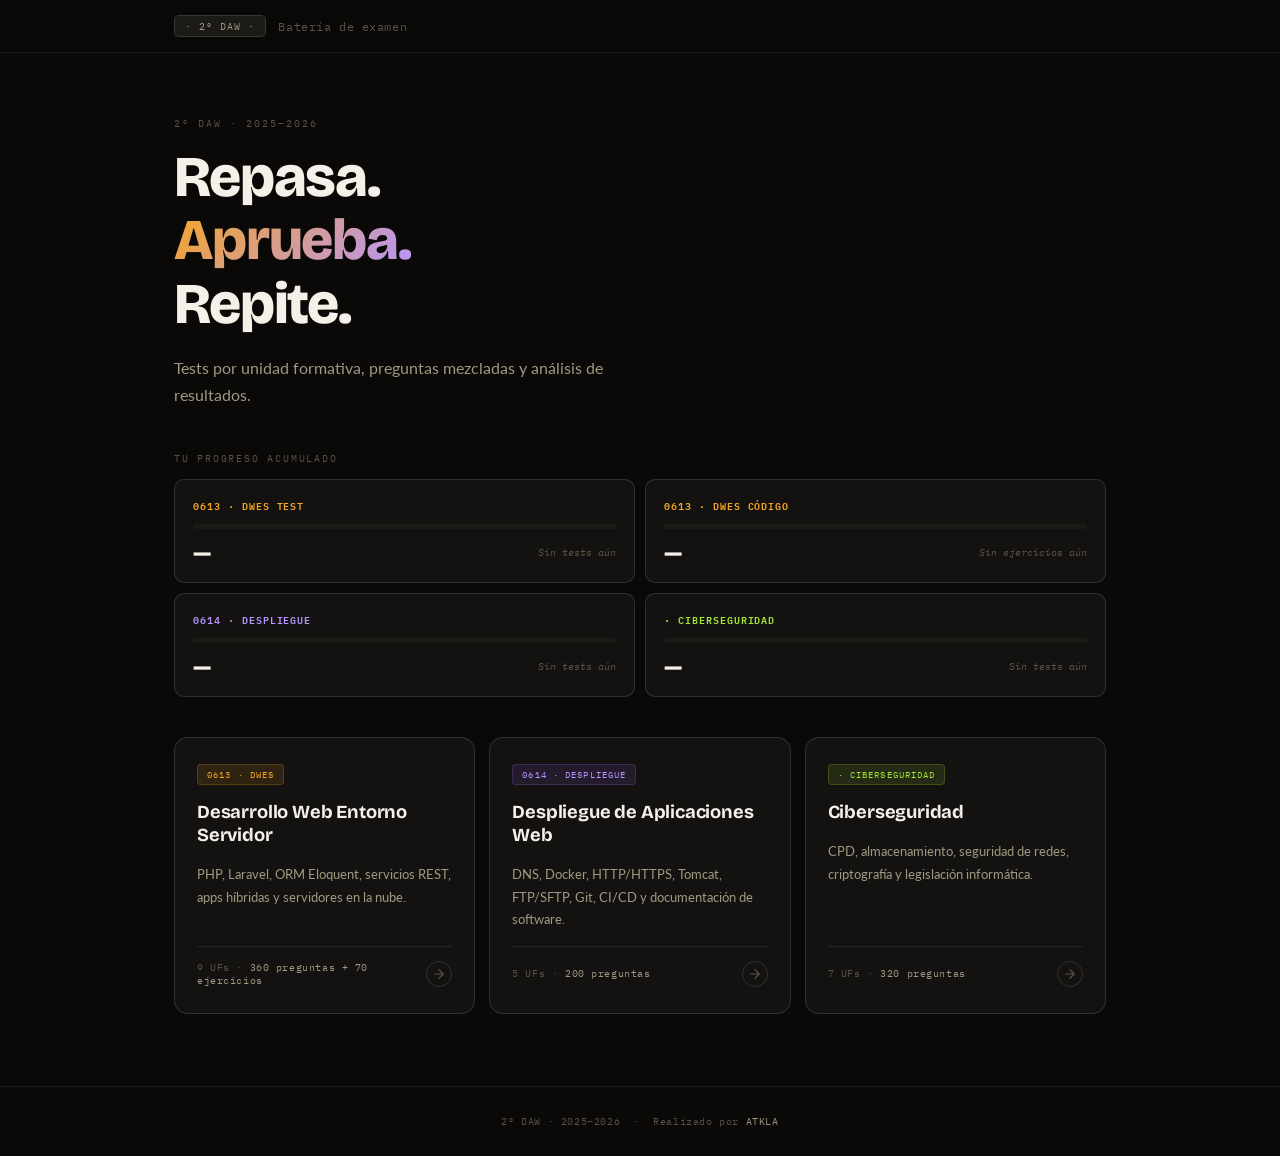
==== commit c466447c: "fix:update quiz" ====
--- a/index.html
+++ b/index.html
@@ -4,7 +4,7 @@
 <head>
   <meta charset="UTF-8" />
   <meta name="viewport" content="width=device-width, initial-scale=1.0" />
-  <title>Batería de Examen — UAX DAW</title>
+  <title>Batería de Examen — 2º DAW</title>
   <link rel="preconnect" href="https://fonts.googleapis.com" />
   <link rel="preconnect" href="https://fonts.gstatic.com" crossorigin />
   <link
@@ -447,13 +447,13 @@
 <body>
   <header>
     <div class="header-inner">
-      <span class="header-badge">· UAX DAW · </span>
+      <span class="header-badge">· 2º DAW · </span>
       <span class="header-title">Batería de examen</span>
     </div>
   </header>
 
   <div class="hero">
-    <p class="hero-eyebrow">2º DAW — UAX · 2025–2026</p>
+    <p class="hero-eyebrow">2º DAW · 2025–2026</p>
     <h1 class="hero-title">Repasa.<br /><em>Aprueba.</em><br />Repite.</h1>
     <p class="hero-desc">
       Tests por unidad formativa, preguntas mezcladas y análisis de
@@ -575,7 +575,7 @@
 
   <footer>
     <p>
-      UAX · 2º DAW · 2025–2026 &nbsp;·&nbsp; Realizado por
+      2º DAW · 2025–2026 &nbsp;·&nbsp; Realizado por
       <a href="https://github.com/ATKLA" target="_blank" rel="noopener">ATKLA</a>
     </p>
   </footer>
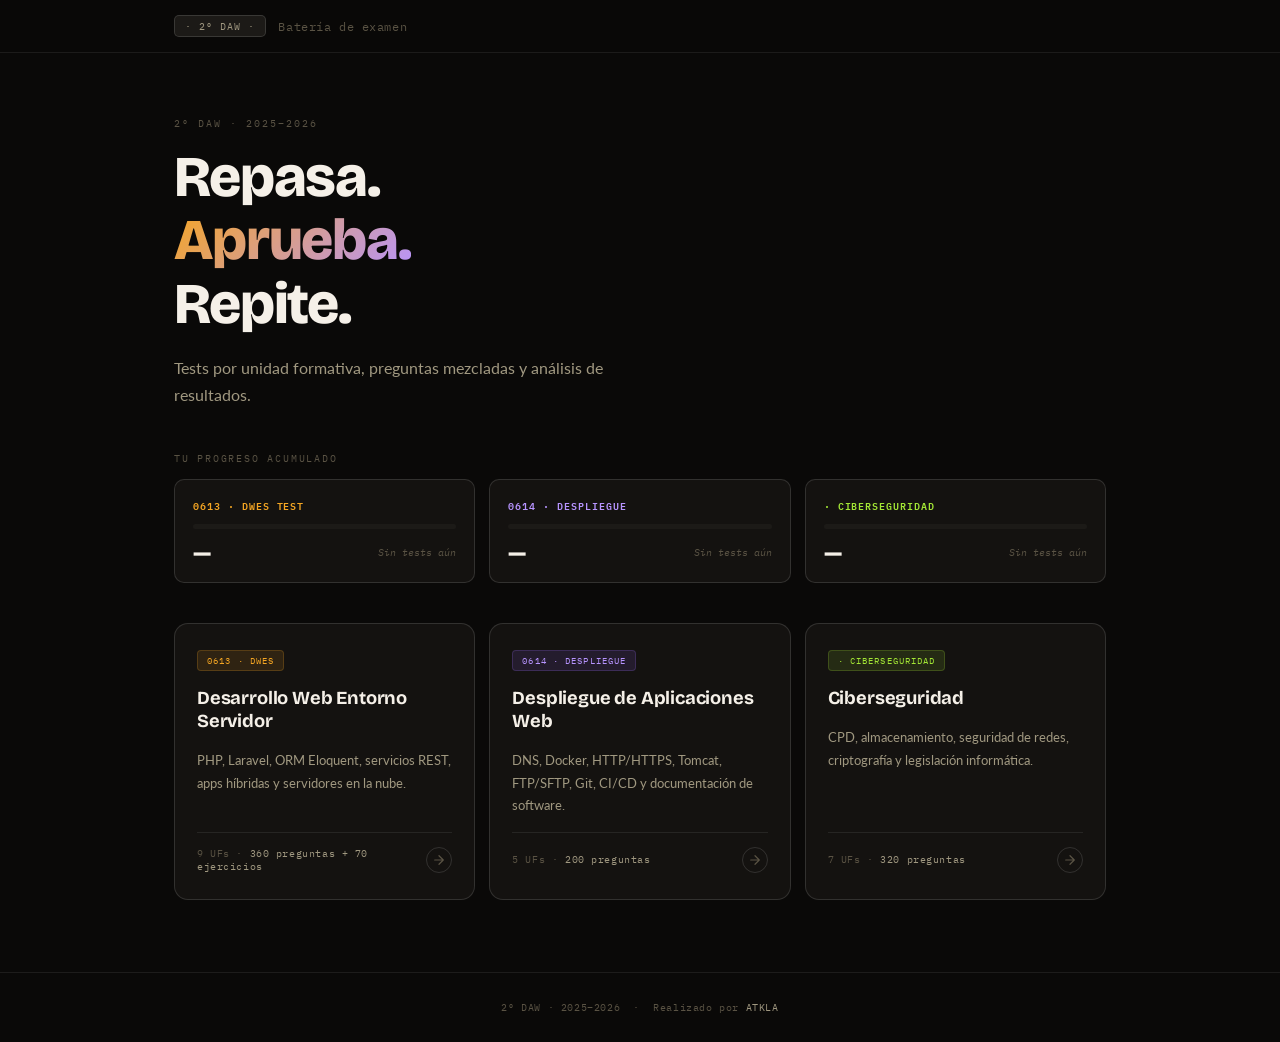
==== commit cd3dd50c: "fix: update dwes files" ====
--- a/index.html
+++ b/index.html
@@ -143,8 +143,8 @@
 
     .progress-cards {
       display: grid;
-      grid-template-columns: repeat(2, 1fr);
-      gap: 10px;
+      grid-template-columns: repeat(3, 1fr);
+      gap: 14px;
     }
 
     .progress-card {
@@ -430,7 +430,7 @@
       }
 
       .progress-cards {
-        grid-template-columns: 1fr;
+      grid-template-columns: repeat(3, 1fr);
       }
 
       .hero {
@@ -477,19 +477,6 @@
           </div>
         </div>
       </div>
-      <!-- DWES Código -->
-      <div class="progress-card">
-        <div class="progress-card-label amber">0613 · DWES Código</div>
-        <div class="progress-bar-wrap">
-          <div class="progress-bar-fill amber" id="bar-dwes-codigo"></div>
-        </div>
-        <div class="progress-stats">
-          <div class="progress-pct" id="pct-dwes-codigo">—</div>
-          <div class="progress-detail" id="detail-dwes-codigo">
-            <span class="progress-empty">Sin ejercicios aún</span>
-          </div>
-        </div>
-      </div>
       <!-- Despliegue -->
       <div class="progress-card">
         <div class="progress-card-label violet">0614 · Despliegue</div>
@@ -584,7 +571,6 @@
     function loadProgress() {
       const asignaturas = [
         { key: "dwes", id: "dwes", label: "test" },
-        { key: "dwes_codigo", id: "dwes-codigo", label: "ejercicio" },
         { key: "despliegue", id: "despliegue", label: "test" },
         { key: "ciber", id: "ciber", label: "test" },
       ];
